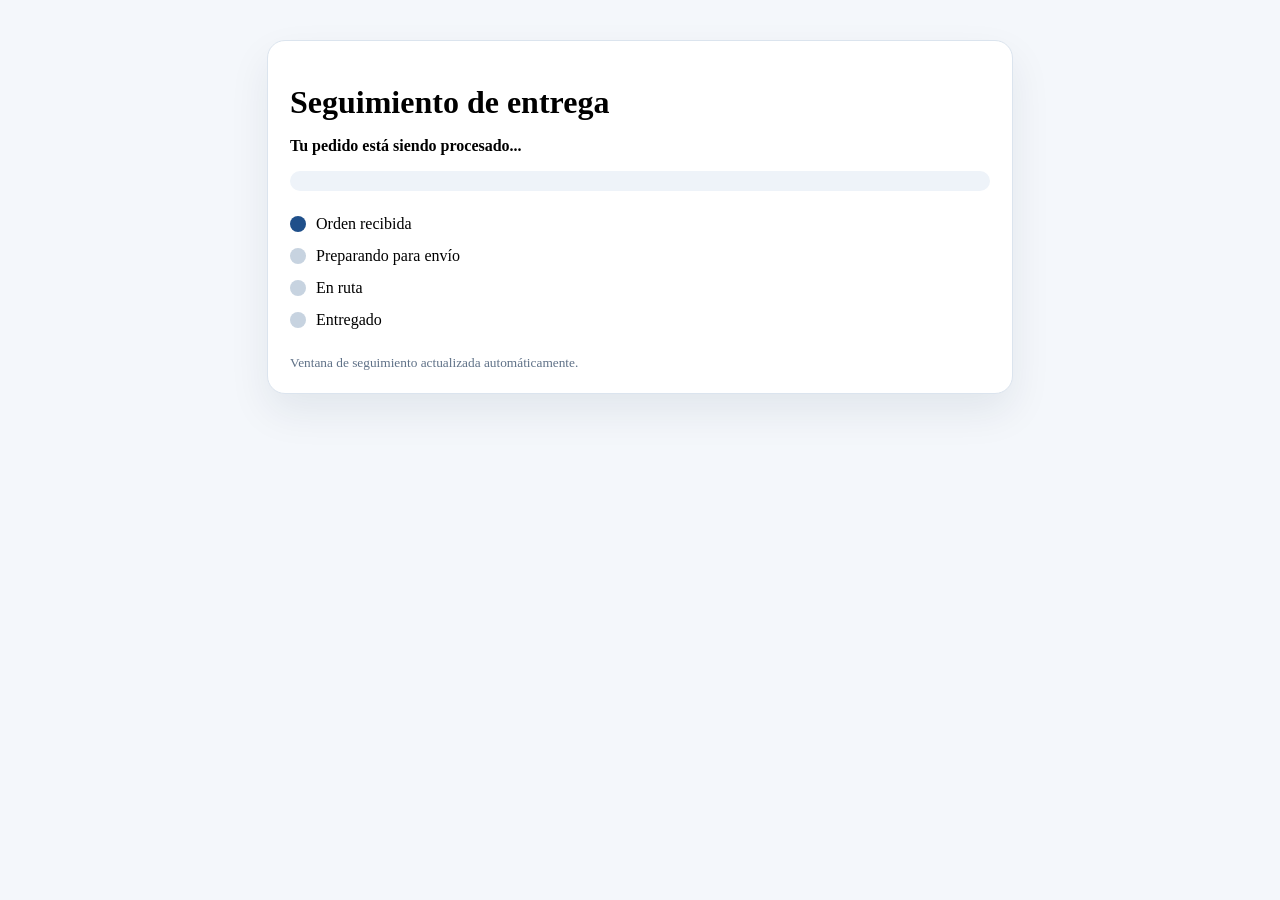
==== index.html @ 2e1057b7 "Add files via upload" ====
<!DOCTYPE html>
<html lang="es">
<head>
  <meta charset="UTF-8">
  <meta name="viewport" content="width=device-width, initial-scale=1.0">
  <title>Seguimiento de entrega</title>
  <link rel="stylesheet" href="styles.css">
  <style>
    body { background: #f4f7fb; }
    .delivery-page {
      max-width: 700px;
      margin: 40px auto;
      background: #fff;
      border: 1px solid #dbe4ee;
      border-radius: 18px;
      box-shadow: 0 18px 40px rgba(15, 35, 60, 0.08);
      padding: 22px;
    }
    .delivery-page h1 { margin-bottom: 14px; }
    .delivery-steps { list-style: none; padding: 0; margin: 24px 0; }
    .delivery-steps li { margin-bottom: 14px; display:flex; align-items:center; gap: 10px; }
    .dot { width: 16px; height: 16px; border-radius: 50%; background: #c7d3e0; transition: background 0.3s ease; }
    .dot.active { background: #1f4f8a; }
    .progress-bar {
      position: relative;
      width: 100%;
      height: 20px;
      border-radius: 999px;
      background: #eef3f9;
      overflow: hidden;
      margin-bottom: 24px;
    }
    .progress-bar-fill {
      height: 100%;
      width: 0;
      border-radius: inherit;
      background: linear-gradient(90deg, #1f4f8a, #4a75b8);
      transition: width 1s ease;
    }
    .delivery-status-text { font-weight: 600; }
  </style>
</head>
<body>
  <div class="delivery-page">
    <h1>Seguimiento de entrega</h1>
    <p class="delivery-status-text" id="status-text">Tu pedido está siendo procesado...</p>
    <div class="progress-bar">
      <div id="progressfill" class="progress-bar-fill"></div>
    </div>
    <ul class="delivery-steps">
      <li><span id="dot1" class="dot active"></span><span>Orden recibida</span></li>
      <li><span id="dot2" class="dot"></span><span>Preparando para envío</span></li>
      <li><span id="dot3" class="dot"></span><span>En ruta</span></li>
      <li><span id="dot4" class="dot"></span><span>Entregado</span></li>
    </ul>
    <small style="color:#5f7187;">Ventana de seguimiento actualizada automáticamente.</small>
  </div>

  <script>
    const steps = [
      { text: 'Orden recibida', pct: 25, dot:'dot1' },
      { text: 'Preparando para envío', pct: 50, dot:'dot2' },
      { text: 'En ruta', pct: 75, dot:'dot3' },
      { text: 'Entregado', pct: 100, dot:'dot4' }
    ];
    let i=0;
    const fill = document.getElementById('progressfill');
    const status = document.getElementById('status-text');

    const interval = setInterval(() => {
      if (i >= steps.length) {
        clearInterval(interval);
        status.textContent = '✅ Entregado. ¡Disfruta tu auto!';
        return;
      }
      const step = steps[i];
      fill.style.width = step.pct + '%';
      status.textContent = '🔄 ' + step.text;
      document.getElementById(step.dot).classList.add('active');
      i++;
    }, 1800);
  </script>
</body>
</html>
---- styles.css ----
let nombreUsuario = '';
let extrasSeleccionados = new Set();
let currentCar = null;

// Precios base por marca y modelo
const precios = {
    toyota: { base: 20000, sport: 25000, luxury: 35000 },
    bmw: { base: 35000, sport: 45000, luxury: 60000 },
    audi: { base: 40000, sport: 50000, luxury: 70000 },
    mercedes: { base: 45000, sport: 55000, luxury: 75000 },
    ford: { base: 22000, sport: 30000, luxury: 40000 },
    tesla: { base: 50000, sport: 65000, luxury: 80000 }
};

// Extras
const preciosExtras = {
    gps: 1500,
    sonido: 2000,
    piel: 2500,
    turbo: 4000,
    neon: 1200,
    blindaje: 10000,
    camara: 1800,
    piloto: 5000
};

const nombresExtras = {
    gps: "GPS",
    sonido: "Sistema de sonido premium",
    piel: "Asientos de piel",
    turbo: "Turbo deportivo",
    neon: "Luces neón",
    blindaje: "Blindaje nivel 3",
    camara: "Cámara 360°",
    piloto: "Piloto automático"
};

// Imágenes
const imagenes = {
    toyota: { base: "Toyota.png", sport: "Toyota_Sport.png", luxury: "Toyota_Luxury.png" },
    bmw: { base: "BMW.png", sport: "BMW_Sport.png", luxury: "BMW_Luxury.png" },
    audi: { base: "Audi.png", sport: "Audi_Sport.png", luxury: "Audi_Luxury.png" },
    mercedes: { base: "Mercedes.png", sport: "Mercedes_Sport.png", luxury: "Mercedes_Luxury.png" },
    ford: { base: "Ford.png", sport: "Ford_Sport.png", luxury: "Ford_Luxury.png" },
    tesla: { base: "Tesla.png", sport: "Tesla_Sport.png", luxury: "Tesla_Luxury.png" }
};

// Clases para el patrón Decorator
class Car {
    constructor(price, description) {
        this.price = price;
        this.description = description;
    }

    getPrice() {
        return this.price;
    }

    getDescription() {
        return this.description;
    }
}

class CarDecorator {
    constructor(car) {
        this.car = car;
    }

    getPrice() {
        return this.car.getPrice();
    }

    getDescription() {
        return this.car.getDescription();
    }
}

class GPSDecorator extends CarDecorator {
    getPrice() {
        return super.getPrice() + preciosExtras.gps;
    }

    getDescription() {
        return super.getDescription() + ` | ${nombresExtras.gps}`;
    }
}

class SoundDecorator extends CarDecorator {
    getPrice() {
        return super.getPrice() + preciosExtras.sonido;
    }

    getDescription() {
        return super.getDescription() + ` | ${nombresExtras.sonido}`;
    }
}

class LeatherDecorator extends CarDecorator {
    getPrice() {
        return super.getPrice() + preciosExtras.piel;
    }

    getDescription() {
        return super.getDescription() + ` | ${nombresExtras.piel}`;
    }
}

class TurboDecorator extends CarDecorator {
    getPrice() {
        return super.getPrice() + preciosExtras.turbo;
    }

    getDescription() {
        return super.getDescription() + ` | ${nombresExtras.turbo}`;
    }
}

class NeonDecorator extends CarDecorator {
    getPrice() {
        return super.getPrice() + preciosExtras.neon;
    }

    getDescription() {
        return super.getDescription() + ` | ${nombresExtras.neon}`;
    }
}

class ArmorDecorator extends CarDecorator {
    getPrice() {
        return super.getPrice() + preciosExtras.blindaje;
    }

    getDescription() {
        return super.getDescription() + ` | ${nombresExtras.blindaje}`;
    }
}

class CameraDecorator extends CarDecorator {
    getPrice() {
        return super.getPrice() + preciosExtras.camara;
    }

    getDescription() {
        return super.getDescription() + ` | ${nombresExtras.camara}`;
    }
}

class PilotDecorator extends CarDecorator {
    getPrice() {
        return super.getPrice() + preciosExtras.piloto;
    }

    getDescription() {
        return super.getDescription() + ` | ${nombresExtras.piloto}`;
    }
}

// Patrón Bridge para entrega
class Agency {
    constructor(name, address) {
        this.name = name;
        this.address = address;
    }

    getDetails() {
        return `${this.name} - ${this.address}`;
    }
}

class ToyotaAgency extends Agency {
    constructor() {
        super("Agencia Toyota Centro", "Calle Principal 123, Ciudad de México");
    }
}

class BMWAgency extends Agency {
    constructor() {
        super("Agencia BMW Premium", "Avenida Reforma 456, Ciudad de México");
    }
}

class AudiAgency extends Agency {
    constructor() {
        super("Agencia Audi Elite", "Boulevard Insurgentes 789, Ciudad de México");
    }
}

class MercedesAgency extends Agency {
    constructor() {
        super("Agencia Mercedes Benz", "Paseo de la Reforma 101, Ciudad de México");
    }
}

class FordAgency extends Agency {
    constructor() {
        super("Agencia Ford Motors", "Calle Juárez 202, Ciudad de México");
    }
}

class TeslaAgency extends Agency {
    constructor() {
        super("Agencia Tesla Future", "Avenida Tecnológico 303, Ciudad de México");
    }
}

class Delivery {
    constructor(agency) {
        this.agency = agency;
    }

    deliver(car) {
        throw new Error("Método deliver debe ser implementado");
    }
}

class CarDelivery extends Delivery {
    deliver(car) {
        alert(`🚚 Entregando el auto configurado a ${this.agency.getDetails()}.\n\nPrecio total: $${car.getPrice().toLocaleString()} USD\nDescripción: ${car.getDescription()}`);
    }
}

// Inicio
document.addEventListener('DOMContentLoaded', function() {
    const btnIniciar = document.getElementById('btnIniciar');
    const bienvenida = document.getElementById('bienvenida');
    const app = document.getElementById('app');
    const nombreInput = document.getElementById('nombre');

    btnIniciar.addEventListener('click', function() {
        if (nombreInput.value.trim() === '') {
            alert('Por favor ingresa tu nombre');
            return;
        }

        nombreUsuario = nombreInput.value.trim();
        bienvenida.style.display = 'none';
        app.style.display = 'block';

        document.getElementById('saludo').textContent = `Hola ${nombreUsuario}, configura tu auto ideal`;

        actualizar();
    });
});

// FUNCIÓN PRINCIPAL
function actualizar() {

    const marca = document.getElementById('marca').value;
    const modelo = document.getElementById('modelo').value;
    const rines = document.getElementById('rines').value;
    const color = document.getElementById('color').value;
    const motor = document.getElementById('motor').value;

    let precioBase = precios[marca][modelo];
    let precioRines = parseInt(rines);
    let precioMotor = parseInt(motor);
    let basePrice = precioBase + precioRines + precioMotor;

    const nombreModelo = {
        base: 'Base',
        sport: 'Sport',
        luxury: 'Luxury'
    };

    let baseDesc = `🚗 ${marca.toUpperCase()} ${nombreModelo[modelo]} | 🛞 Rines: ${obtenerNombreRines(rines)} | ⚙️ Motor: ${obtenerNombreMotor(motor)}`;

    let car = new Car(basePrice, baseDesc);

    // Aplicar decoradores para extras
    if (extrasSeleccionados.has('gps')) car = new GPSDecorator(car);
    if (extrasSeleccionados.has('sonido')) car = new SoundDecorator(car);
    if (extrasSeleccionados.has('piel')) car = new LeatherDecorator(car);
    if (extrasSeleccionados.has('turbo')) car = new TurboDecorator(car);
    if (extrasSeleccionados.has('neon')) car = new NeonDecorator(car);
    if (extrasSeleccionados.has('blindaje')) car = new ArmorDecorator(car);
    if (extrasSeleccionados.has('camara')) car = new CameraDecorator(car);
    if (extrasSeleccionados.has('piloto')) car = new PilotDecorator(car);

    currentCar = car;
    // Precio
    document.getElementById('precio').textContent = `$${car.getPrice().toLocaleString()} USD`;

    // Imagen
    const imagenElement = document.getElementById('carro');
    if (imagenes[marca] && imagenes[marca][modelo]) {
        imagenElement.src = imagenes[marca][modelo];
    }

    // Color visual
    imagenElement.style.backgroundColor = color;

    // Descripción
    document.getElementById('descripcion').textContent = car.getDescription();

    // Botón de entrega usando patrón Bridge
    let btnEntregar = document.getElementById('btnEntregar');
    if (!btnEntregar) {
        btnEntregar = document.createElement('button');
        btnEntregar.id = 'btnEntregar';
        btnEntregar.className = 'btn-entregar';
        btnEntregar.textContent = 'Entregar Auto';
        document.getElementById('app').appendChild(btnEntregar);
    }
    btnEntregar.onclick = () => {
        const modal = document.getElementById('modal');
        document.getElementById('modal-precio').textContent = '$' + car.getPrice().toLocaleString() + ' USD';
        document.getElementById('modal-descripcion').textContent = car.getDescription();
        modal.style.display = 'flex';
    };
}

// Funciones auxiliares
function obtenerNombreRines(valor) {
    switch(valor) {
        case '1000': return 'Estándar';
        case '3000': return 'Deportivos';
        case '5000': return 'Premium';
        default: return 'Estándar';
    }
}

function obtenerNombreMotor(valor) {
    switch(valor) {
        case '3000': return 'Híbrido';
        case '8000': return 'Eléctrico';
        default: return 'Gasolina';
    }
}

function toggleExtra(button) {
    const extra = button.getAttribute('data-extra');

    if (extrasSeleccionados.has(extra)) {
        extrasSeleccionados.delete(extra);
        button.classList.remove('activo');
    } else {
        extrasSeleccionados.add(extra);
        button.classList.add('activo');
    }

    actualizar();
}

function toggleExtras() {
    const cont = document.getElementById('extrasContainer');
    const btn = document.getElementById('toggleExtrasBtn');
    if (cont.classList.contains('collapsed')) {
        cont.classList.remove('collapsed');
        btn.textContent = 'Ocultar extras';
    } else {
        cont.classList.add('collapsed');
        btn.textContent = 'Mostrar extras';
    }
}

function cerrarModal() {
    document.getElementById('modal').style.display = 'none';
}

function confirmarEntrega() {
    const selected = document.getElementById('agencia-select').value;
    let agency;
    switch(selected) {
        case 'toyota': agency = new ToyotaAgency(); break;
        case 'bmw': agency = new BMWAgency(); break;
        case 'audi': agency = new AudiAgency(); break;
        case 'mercedes': agency = new MercedesAgency(); break;
        case 'ford': agency = new FordAgency(); break;
        case 'tesla': agency = new TeslaAgency(); break;
    }

    // Abre rápido la ventana de seguimiento antes que alertas o acciones bloqueantes
    window.open('delivery-status.html', '_blank');

    const msg = document.createElement('div');
    msg.className = 'delivery-alert';
    msg.textContent = '✅ Enviado: Ya puedes seguir la entrega.';
    document.body.appendChild(msg);

    cerrarModal();

    // Guardar y usar el auto en el proceso de entrega (que no depende del alert para abrir la ventana)
    const delivery = new CarDelivery(agency);
    if (currentCar) {
        delivery.deliver(currentCar);
    }

    setTimeout(() => {
        msg.remove();
    }, 2800);
}
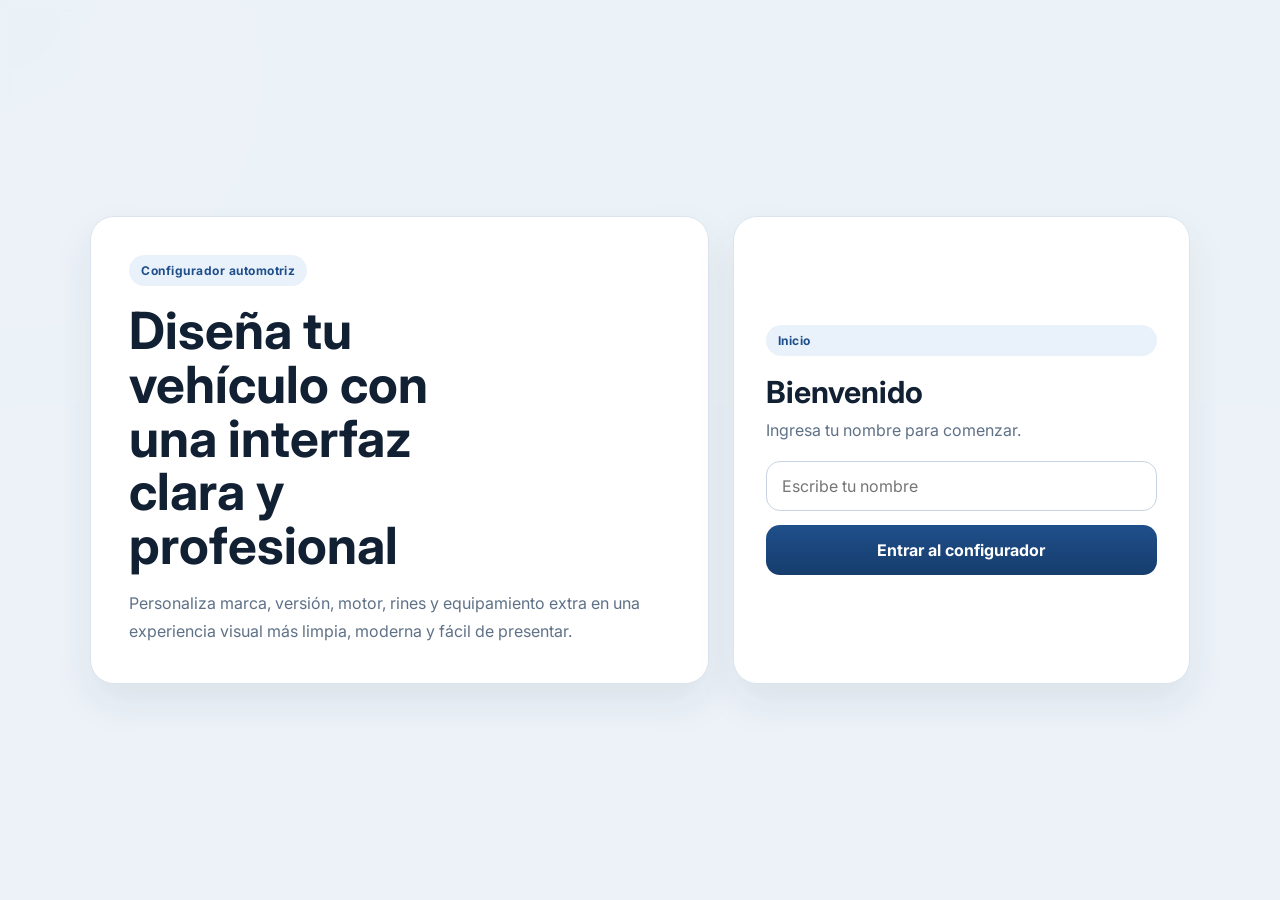
==== commit 05e3c43d: "Add files via upload" ====
--- a/index.html
+++ b/index.html
@@ -1,84 +1,213 @@
-<!DOCTYPE html>
-<html lang="es">
-<head>
-  <meta charset="UTF-8">
-  <meta name="viewport" content="width=device-width, initial-scale=1.0">
-  <title>Seguimiento de entrega</title>
-  <link rel="stylesheet" href="styles.css">
-  <style>
-    body { background: #f4f7fb; }
-    .delivery-page {
-      max-width: 700px;
-      margin: 40px auto;
-      background: #fff;
-      border: 1px solid #dbe4ee;
-      border-radius: 18px;
-      box-shadow: 0 18px 40px rgba(15, 35, 60, 0.08);
-      padding: 22px;
-    }
-    .delivery-page h1 { margin-bottom: 14px; }
-    .delivery-steps { list-style: none; padding: 0; margin: 24px 0; }
-    .delivery-steps li { margin-bottom: 14px; display:flex; align-items:center; gap: 10px; }
-    .dot { width: 16px; height: 16px; border-radius: 50%; background: #c7d3e0; transition: background 0.3s ease; }
-    .dot.active { background: #1f4f8a; }
-    .progress-bar {
-      position: relative;
-      width: 100%;
-      height: 20px;
-      border-radius: 999px;
-      background: #eef3f9;
-      overflow: hidden;
-      margin-bottom: 24px;
-    }
-    .progress-bar-fill {
-      height: 100%;
-      width: 0;
-      border-radius: inherit;
-      background: linear-gradient(90deg, #1f4f8a, #4a75b8);
-      transition: width 1s ease;
-    }
-    .delivery-status-text { font-weight: 600; }
-  </style>
-</head>
-<body>
-  <div class="delivery-page">
-    <h1>Seguimiento de entrega</h1>
-    <p class="delivery-status-text" id="status-text">Tu pedido está siendo procesado...</p>
-    <div class="progress-bar">
-      <div id="progressfill" class="progress-bar-fill"></div>
-    </div>
-    <ul class="delivery-steps">
-      <li><span id="dot1" class="dot active"></span><span>Orden recibida</span></li>
-      <li><span id="dot2" class="dot"></span><span>Preparando para envío</span></li>
-      <li><span id="dot3" class="dot"></span><span>En ruta</span></li>
-      <li><span id="dot4" class="dot"></span><span>Entregado</span></li>
-    </ul>
-    <small style="color:#5f7187;">Ventana de seguimiento actualizada automáticamente.</small>
-  </div>
-
-  <script>
-    const steps = [
-      { text: 'Orden recibida', pct: 25, dot:'dot1' },
-      { text: 'Preparando para envío', pct: 50, dot:'dot2' },
-      { text: 'En ruta', pct: 75, dot:'dot3' },
-      { text: 'Entregado', pct: 100, dot:'dot4' }
-    ];
-    let i=0;
-    const fill = document.getElementById('progressfill');
-    const status = document.getElementById('status-text');
-
-    const interval = setInterval(() => {
-      if (i >= steps.length) {
-        clearInterval(interval);
-        status.textContent = '✅ Entregado. ¡Disfruta tu auto!';
-        return;
-      }
-      const step = steps[i];
-      fill.style.width = step.pct + '%';
-      status.textContent = '🔄 ' + step.text;
-      document.getElementById(step.dot).classList.add('active');
-      i++;
-    }, 1800);
-  </script>
-</body>
-</html>+<!doctype html>
+<html lang="es">
+	<head>
+		<meta charset="UTF-8" />
+		<meta name="viewport" content="width=device-width, initial-scale=1.0" />
+		<title>Configurador Automotriz</title>
+		<link rel="preconnect" href="https://fonts.googleapis.com" />
+		<link rel="preconnect" href="https://fonts.gstatic.com" crossorigin />
+		<link
+			href="https://fonts.googleapis.com/css2?family=Inter:wght@400;500;600;700;800&display=swap"
+			rel="stylesheet"
+		/>
+		<link rel="stylesheet" href="styles.css" />
+	</head>
+	<body>
+		<div id="bienvenida">
+			<div class="welcome-card">
+				<div class="welcome-copy">
+					<span class="kicker">Configurador automotriz</span>
+					<h1>Diseña tu vehículo con una interfaz clara y profesional</h1>
+					<p>
+						Personaliza marca, versión, motor, rines y equipamiento extra en una experiencia visual más limpia, moderna
+						y fácil de presentar.
+					</p>
+				</div>
+
+				<div class="welcome-form">
+					<div class="form-badge">Inicio</div>
+					<h2>Bienvenido</h2>
+					<p>Ingresa tu nombre para comenzar.</p>
+					<input type="text" id="nombre" placeholder="Escribe tu nombre" autocomplete="off" />
+					<button id="btnIniciar">Entrar al configurador</button>
+				</div>
+			</div>
+		</div>
+
+		<div id="app">
+			<header class="topbar">
+				<div>
+					<span class="kicker">Panel de configuración</span>
+					<h1 id="saludo"></h1>
+					<p class="topbar-text">Selecciona las opciones y visualiza el resultado en tiempo real.</p>
+				</div>
+				<div style="display:flex; gap:10px; align-items:center; flex-wrap:wrap;">
+					<div class="topbar-badge">Demo de producto</div>
+					<button id="btnVolverMenu" onclick="window.location.href='menu.html'" style="border:1px solid var(--line);background:var(--panel-2);color:var(--text);border-radius:var(--radius-md);padding:10px 14px;font:inherit;font-weight:500;font-size:13px;cursor:pointer;transition:all 0.2s ease;" onmouseover="this.style.background='var(--accent)';this.style.color='var(--primary)';this.style.borderColor='var(--primary)'" onmouseout="this.style.background='var(--panel-2)';this.style.color='var(--text)';this.style.borderColor='var(--line)'">← Volver al menú</button>
+				</div>
+			</header>
+
+			<!-- Barra de configuraciones guardadas -->
+			<div id="savedConfigsBar" style="background:var(--panel);border:1px solid var(--line);border-radius:var(--radius-lg);padding:16px 20px;margin-bottom:20px;box-shadow:var(--shadow);display:flex;flex-wrap:wrap;gap:10px;align-items:center;">
+				<span style="font-size:15px;font-weight:700;color:var(--text);white-space:nowrap;">🗂️ Configuraciones guardadas</span>
+				<button class="btn-small" onclick="guardarConfigAuto()" style="margin-top:0;">💾 Guardar</button>
+				<select id="configSelect" onchange="onConfigSelectChange()" style="flex:1;min-width:160px;max-width:320px;padding:9px 12px;font-size:13px;">
+					<option value="">-- Selecciona una configuración --</option>
+				</select>
+				<button id="btnCargarConfig" class="btn-small" onclick="cargarConfigAuto()" disabled style="margin-top:0;">Cargar</button>
+				<button id="btnEliminarConfig" class="btn-small" onclick="eliminarConfigAuto()" disabled style="margin-top:0;color:#c5221f;border-color:#f5c6c2;">Eliminar</button>
+				<span id="configBadge" style="display:none;font-size:12px;font-weight:600;color:var(--primary);padding:4px 10px;background:var(--accent);border-radius:999px;"></span>
+			</div>
+
+			<main class="layout">
+				<section class="panel config-panel">
+					<div class="panel-head">
+						<div>
+							<span class="section-label">Opciones</span>
+							<h2>Personalización</h2>
+						</div>
+					</div>
+
+					<div class="form-grid">
+						<div class="field field-full">
+							<label for="marca">Marca</label>
+							<select id="marca" onchange="actualizar()">
+								<option value="toyota">Toyota</option>
+								<option value="bmw">BMW</option>
+								<option value="audi">Audi</option>
+								<option value="mercedes">Mercedes</option>
+								<option value="ford">Ford</option>
+								<option value="tesla">Tesla</option>
+							</select>
+						</div>
+
+						<div class="field">
+							<label for="modelo">Modelo</label>
+							<select id="modelo" onchange="actualizar()">
+								<option value="base">Base - Confort y eficiencia</option>
+								<option value="sport">Sport - Potencia y deportividad</option>
+								<option value="luxury">Luxury - Lujo y tecnología</option>
+							</select>
+						</div>
+
+						<div class="field">
+							<label for="color">Color</label>
+							<div class="color-box">
+								<input type="color" id="color" value="#fff" onchange="actualizar()" />
+								<span>Color exterior</span>
+							</div>
+						</div>
+
+						<div class="field">
+							<label for="rines">Rines</label>
+							<select id="rines" onchange="actualizar()">
+								<option value="1000">Estándar (+$1,000)</option>
+								<option value="3000">Deportivos (+$3,000)</option>
+								<option value="5000">Premium (+$5,000)</option>
+							</select>
+						</div>
+
+						<div class="field">
+							<label for="motor">Tipo de motor</label>
+							<select id="motor" onchange="actualizar()">
+								<option value="0">Gasolina (Incluido)</option>
+								<option value="3000">Híbrido (+$3,000)</option>
+								<option value="8000">Eléctrico (+$8,000)</option>
+							</select>
+						</div>
+
+						<div class="field field-full">
+							<label for="toggleExtrasBtn">Extras</label>
+							<button id="toggleExtrasBtn" class="btn-small" type="button" onclick="toggleExtras()">
+								Mostrar extras
+							</button>
+							<div id="extrasContainer" class="extras collapsed">
+								<button data-extra="gps" onclick="toggleExtra(this)">GPS <span>+$1,500</span></button>
+								<button data-extra="sonido" onclick="toggleExtra(this)">Sonido premium <span>+$2,000</span></button>
+								<button data-extra="piel" onclick="toggleExtra(this)">Asientos de piel <span>+$2,500</span></button>
+								<button data-extra="turbo" onclick="toggleExtra(this)">Turbo <span>+$4,000</span></button>
+								<button data-extra="neon" onclick="toggleExtra(this)">Luces neón <span>+$1,200</span></button>
+								<button data-extra="blindaje" onclick="toggleExtra(this)">Blindaje <span>+$10,000</span></button>
+								<button data-extra="camara" onclick="toggleExtra(this)">Cámara 360 <span>+$1,800</span></button>
+								<button data-extra="piloto" onclick="toggleExtra(this)">Piloto automático <span>+$5,000</span></button>
+							</div>
+						</div>
+					</div>
+
+					<div class="info-adicional"></div>
+				</section>
+
+				<section class="panel preview-panel">
+					<div class="panel-head">
+						<div>
+							<span class="section-label">Vista previa</span>
+							<h2>Resumen del vehículo</h2>
+						</div>
+					</div>
+
+					<div class="vehicle-card">
+						<div class="vehicle-stage">
+							<div class="vehicle-stage-top">
+								<span class="mini-label">Visualización</span>
+							</div>
+							<img id="carro" src="Audi.png" alt="Auto configurado" />
+						</div>
+
+						<div class="price-box">
+							<div>
+								<span class="muted">Precio estimado</span>
+								<h2 id="precio">$20,000 USD</h2>
+							</div>
+							<span class="price-tag">Total</span>
+						</div>
+
+						<div class="description-box">
+							<p id="descripcion">Selecciona las opciones para ver los detalles.</p>
+						</div>
+					</div>
+				</section>
+			</main>
+		</div>
+
+		<!-- Modal para entrega -->
+		<div id="modal" class="modal">
+			<div class="modal-backdrop" onclick="cerrarModal()"></div>
+			<div class="modal-content">
+				<div class="modal-header">
+					<span class="section-label">Entrega</span>
+					<h2>Confirmación de entrega</h2>
+					<button class="modal-close" onclick="cerrarModal()">&times;</button>
+				</div>
+				<div class="modal-body">
+					<div class="delivery-info">
+						<div class="info-item">
+							<strong>Precio total:</strong>
+							<span id="modal-precio"></span>
+						</div>
+						<div class="info-item">
+							<strong>Descripción del vehículo:</strong>
+							<p id="modal-descripcion"></p>
+						</div>
+						<div class="info-item">
+							<strong>Selecciona agencia:</strong>
+							<select id="agencia-select">
+								<option value="toyota">Agencia Toyota Centro - Calle Principal 123, Ciudad de México</option>
+								<option value="bmw">Agencia BMW Premium - Avenida Reforma 456, Ciudad de México</option>
+								<option value="audi">Agencia Audi Elite - Boulevard Insurgentes 789, Ciudad de México</option>
+								<option value="mercedes">Agencia Mercedes Benz - Paseo de la Reforma 101, Ciudad de México</option>
+								<option value="ford">Agencia Ford Motors - Calle Juárez 202, Ciudad de México</option>
+								<option value="tesla">Agencia Tesla Future - Avenida Tecnológico 303, Ciudad de México</option>
+							</select>
+						</div>
+					</div>
+				</div>
+				<div class="modal-footer">
+					<button id="btnConfirmar" class="btn-primary" onclick="confirmarEntrega()">Confirmar entrega</button>
+					<button id="btnCancelar" onclick="cerrarModal()">Cancelar</button>
+				</div>
+			</div>
+		</div>
+
+		<script src="script.js"></script>
+	</body>
+</html>
--- a/styles.css
+++ b/styles.css
@@ -1,391 +1,988 @@
-let nombreUsuario = '';
-let extrasSeleccionados = new Set();
-let currentCar = null;
-
-// Precios base por marca y modelo
-const precios = {
-    toyota: { base: 20000, sport: 25000, luxury: 35000 },
-    bmw: { base: 35000, sport: 45000, luxury: 60000 },
-    audi: { base: 40000, sport: 50000, luxury: 70000 },
-    mercedes: { base: 45000, sport: 55000, luxury: 75000 },
-    ford: { base: 22000, sport: 30000, luxury: 40000 },
-    tesla: { base: 50000, sport: 65000, luxury: 80000 }
-};
-
-// Extras
-const preciosExtras = {
-    gps: 1500,
-    sonido: 2000,
-    piel: 2500,
-    turbo: 4000,
-    neon: 1200,
-    blindaje: 10000,
-    camara: 1800,
-    piloto: 5000
-};
-
-const nombresExtras = {
-    gps: "GPS",
-    sonido: "Sistema de sonido premium",
-    piel: "Asientos de piel",
-    turbo: "Turbo deportivo",
-    neon: "Luces neón",
-    blindaje: "Blindaje nivel 3",
-    camara: "Cámara 360°",
-    piloto: "Piloto automático"
-};
-
-// Imágenes
-const imagenes = {
-    toyota: { base: "Toyota.png", sport: "Toyota_Sport.png", luxury: "Toyota_Luxury.png" },
-    bmw: { base: "BMW.png", sport: "BMW_Sport.png", luxury: "BMW_Luxury.png" },
-    audi: { base: "Audi.png", sport: "Audi_Sport.png", luxury: "Audi_Luxury.png" },
-    mercedes: { base: "Mercedes.png", sport: "Mercedes_Sport.png", luxury: "Mercedes_Luxury.png" },
-    ford: { base: "Ford.png", sport: "Ford_Sport.png", luxury: "Ford_Luxury.png" },
-    tesla: { base: "Tesla.png", sport: "Tesla_Sport.png", luxury: "Tesla_Luxury.png" }
-};
-
-// Clases para el patrón Decorator
-class Car {
-    constructor(price, description) {
-        this.price = price;
-        this.description = description;
-    }
-
-    getPrice() {
-        return this.price;
-    }
-
-    getDescription() {
-        return this.description;
-    }
-}
-
-class CarDecorator {
-    constructor(car) {
-        this.car = car;
-    }
-
-    getPrice() {
-        return this.car.getPrice();
-    }
-
-    getDescription() {
-        return this.car.getDescription();
-    }
-}
-
-class GPSDecorator extends CarDecorator {
-    getPrice() {
-        return super.getPrice() + preciosExtras.gps;
-    }
-
-    getDescription() {
-        return super.getDescription() + ` | ${nombresExtras.gps}`;
-    }
-}
-
-class SoundDecorator extends CarDecorator {
-    getPrice() {
-        return super.getPrice() + preciosExtras.sonido;
-    }
-
-    getDescription() {
-        return super.getDescription() + ` | ${nombresExtras.sonido}`;
-    }
-}
-
-class LeatherDecorator extends CarDecorator {
-    getPrice() {
-        return super.getPrice() + preciosExtras.piel;
-    }
-
-    getDescription() {
-        return super.getDescription() + ` | ${nombresExtras.piel}`;
-    }
-}
-
-class TurboDecorator extends CarDecorator {
-    getPrice() {
-        return super.getPrice() + preciosExtras.turbo;
-    }
-
-    getDescription() {
-        return super.getDescription() + ` | ${nombresExtras.turbo}`;
-    }
-}
-
-class NeonDecorator extends CarDecorator {
-    getPrice() {
-        return super.getPrice() + preciosExtras.neon;
-    }
-
-    getDescription() {
-        return super.getDescription() + ` | ${nombresExtras.neon}`;
-    }
-}
-
-class ArmorDecorator extends CarDecorator {
-    getPrice() {
-        return super.getPrice() + preciosExtras.blindaje;
-    }
-
-    getDescription() {
-        return super.getDescription() + ` | ${nombresExtras.blindaje}`;
-    }
-}
-
-class CameraDecorator extends CarDecorator {
-    getPrice() {
-        return super.getPrice() + preciosExtras.camara;
-    }
-
-    getDescription() {
-        return super.getDescription() + ` | ${nombresExtras.camara}`;
-    }
-}
-
-class PilotDecorator extends CarDecorator {
-    getPrice() {
-        return super.getPrice() + preciosExtras.piloto;
-    }
-
-    getDescription() {
-        return super.getDescription() + ` | ${nombresExtras.piloto}`;
-    }
-}
-
-// Patrón Bridge para entrega
-class Agency {
-    constructor(name, address) {
-        this.name = name;
-        this.address = address;
-    }
-
-    getDetails() {
-        return `${this.name} - ${this.address}`;
-    }
-}
-
-class ToyotaAgency extends Agency {
-    constructor() {
-        super("Agencia Toyota Centro", "Calle Principal 123, Ciudad de México");
-    }
-}
-
-class BMWAgency extends Agency {
-    constructor() {
-        super("Agencia BMW Premium", "Avenida Reforma 456, Ciudad de México");
-    }
-}
-
-class AudiAgency extends Agency {
-    constructor() {
-        super("Agencia Audi Elite", "Boulevard Insurgentes 789, Ciudad de México");
-    }
-}
-
-class MercedesAgency extends Agency {
-    constructor() {
-        super("Agencia Mercedes Benz", "Paseo de la Reforma 101, Ciudad de México");
-    }
-}
-
-class FordAgency extends Agency {
-    constructor() {
-        super("Agencia Ford Motors", "Calle Juárez 202, Ciudad de México");
-    }
-}
-
-class TeslaAgency extends Agency {
-    constructor() {
-        super("Agencia Tesla Future", "Avenida Tecnológico 303, Ciudad de México");
-    }
-}
-
-class Delivery {
-    constructor(agency) {
-        this.agency = agency;
-    }
-
-    deliver(car) {
-        throw new Error("Método deliver debe ser implementado");
-    }
-}
-
-class CarDelivery extends Delivery {
-    deliver(car) {
-        alert(`🚚 Entregando el auto configurado a ${this.agency.getDetails()}.\n\nPrecio total: $${car.getPrice().toLocaleString()} USD\nDescripción: ${car.getDescription()}`);
-    }
-}
-
-// Inicio
-document.addEventListener('DOMContentLoaded', function() {
-    const btnIniciar = document.getElementById('btnIniciar');
-    const bienvenida = document.getElementById('bienvenida');
-    const app = document.getElementById('app');
-    const nombreInput = document.getElementById('nombre');
-
-    btnIniciar.addEventListener('click', function() {
-        if (nombreInput.value.trim() === '') {
-            alert('Por favor ingresa tu nombre');
-            return;
-        }
-
-        nombreUsuario = nombreInput.value.trim();
-        bienvenida.style.display = 'none';
-        app.style.display = 'block';
-
-        document.getElementById('saludo').textContent = `Hola ${nombreUsuario}, configura tu auto ideal`;
-
-        actualizar();
-    });
-});
-
-// FUNCIÓN PRINCIPAL
-function actualizar() {
-
-    const marca = document.getElementById('marca').value;
-    const modelo = document.getElementById('modelo').value;
-    const rines = document.getElementById('rines').value;
-    const color = document.getElementById('color').value;
-    const motor = document.getElementById('motor').value;
-
-    let precioBase = precios[marca][modelo];
-    let precioRines = parseInt(rines);
-    let precioMotor = parseInt(motor);
-    let basePrice = precioBase + precioRines + precioMotor;
-
-    const nombreModelo = {
-        base: 'Base',
-        sport: 'Sport',
-        luxury: 'Luxury'
-    };
-
-    let baseDesc = `🚗 ${marca.toUpperCase()} ${nombreModelo[modelo]} | 🛞 Rines: ${obtenerNombreRines(rines)} | ⚙️ Motor: ${obtenerNombreMotor(motor)}`;
-
-    let car = new Car(basePrice, baseDesc);
-
-    // Aplicar decoradores para extras
-    if (extrasSeleccionados.has('gps')) car = new GPSDecorator(car);
-    if (extrasSeleccionados.has('sonido')) car = new SoundDecorator(car);
-    if (extrasSeleccionados.has('piel')) car = new LeatherDecorator(car);
-    if (extrasSeleccionados.has('turbo')) car = new TurboDecorator(car);
-    if (extrasSeleccionados.has('neon')) car = new NeonDecorator(car);
-    if (extrasSeleccionados.has('blindaje')) car = new ArmorDecorator(car);
-    if (extrasSeleccionados.has('camara')) car = new CameraDecorator(car);
-    if (extrasSeleccionados.has('piloto')) car = new PilotDecorator(car);
-
-    currentCar = car;
-    // Precio
-    document.getElementById('precio').textContent = `$${car.getPrice().toLocaleString()} USD`;
-
-    // Imagen
-    const imagenElement = document.getElementById('carro');
-    if (imagenes[marca] && imagenes[marca][modelo]) {
-        imagenElement.src = imagenes[marca][modelo];
-    }
-
-    // Color visual
-    imagenElement.style.backgroundColor = color;
-
-    // Descripción
-    document.getElementById('descripcion').textContent = car.getDescription();
-
-    // Botón de entrega usando patrón Bridge
-    let btnEntregar = document.getElementById('btnEntregar');
-    if (!btnEntregar) {
-        btnEntregar = document.createElement('button');
-        btnEntregar.id = 'btnEntregar';
-        btnEntregar.className = 'btn-entregar';
-        btnEntregar.textContent = 'Entregar Auto';
-        document.getElementById('app').appendChild(btnEntregar);
-    }
-    btnEntregar.onclick = () => {
-        const modal = document.getElementById('modal');
-        document.getElementById('modal-precio').textContent = '$' + car.getPrice().toLocaleString() + ' USD';
-        document.getElementById('modal-descripcion').textContent = car.getDescription();
-        modal.style.display = 'flex';
-    };
-}
-
-// Funciones auxiliares
-function obtenerNombreRines(valor) {
-    switch(valor) {
-        case '1000': return 'Estándar';
-        case '3000': return 'Deportivos';
-        case '5000': return 'Premium';
-        default: return 'Estándar';
-    }
-}
-
-function obtenerNombreMotor(valor) {
-    switch(valor) {
-        case '3000': return 'Híbrido';
-        case '8000': return 'Eléctrico';
-        default: return 'Gasolina';
-    }
-}
-
-function toggleExtra(button) {
-    const extra = button.getAttribute('data-extra');
-
-    if (extrasSeleccionados.has(extra)) {
-        extrasSeleccionados.delete(extra);
-        button.classList.remove('activo');
-    } else {
-        extrasSeleccionados.add(extra);
-        button.classList.add('activo');
-    }
-
-    actualizar();
-}
-
-function toggleExtras() {
-    const cont = document.getElementById('extrasContainer');
-    const btn = document.getElementById('toggleExtrasBtn');
-    if (cont.classList.contains('collapsed')) {
-        cont.classList.remove('collapsed');
-        btn.textContent = 'Ocultar extras';
-    } else {
-        cont.classList.add('collapsed');
-        btn.textContent = 'Mostrar extras';
-    }
-}
-
-function cerrarModal() {
-    document.getElementById('modal').style.display = 'none';
-}
-
-function confirmarEntrega() {
-    const selected = document.getElementById('agencia-select').value;
-    let agency;
-    switch(selected) {
-        case 'toyota': agency = new ToyotaAgency(); break;
-        case 'bmw': agency = new BMWAgency(); break;
-        case 'audi': agency = new AudiAgency(); break;
-        case 'mercedes': agency = new MercedesAgency(); break;
-        case 'ford': agency = new FordAgency(); break;
-        case 'tesla': agency = new TeslaAgency(); break;
-    }
-
-    // Abre rápido la ventana de seguimiento antes que alertas o acciones bloqueantes
-    window.open('delivery-status.html', '_blank');
-
-    const msg = document.createElement('div');
-    msg.className = 'delivery-alert';
-    msg.textContent = '✅ Enviado: Ya puedes seguir la entrega.';
-    document.body.appendChild(msg);
-
-    cerrarModal();
-
-    // Guardar y usar el auto en el proceso de entrega (que no depende del alert para abrir la ventana)
-    const delivery = new CarDelivery(agency);
-    if (currentCar) {
-        delivery.deliver(currentCar);
-    }
-
-    setTimeout(() => {
-        msg.remove();
-    }, 2800);
-}+:root {
+    --bg: #f4f7fb;
+    --bg-soft: #eef3f9;
+    --panel: #ffffff;
+    --panel-2: #f8fafc;
+    --line: #dbe4ee;
+    --line-strong: #c7d3e0;
+    --text: #122033;
+    --muted: #5f7187;
+    --primary: #1f4f8a;
+    --primary-strong: #163d6d;
+    --accent: #e9f1fb;
+    --shadow: 0 18px 40px rgba(15, 35, 60, 0.08);
+    --radius-xl: 24px;
+    --radius-lg: 18px;
+    --radius-md: 14px;
+}
+
+* {
+    margin: 0;
+    padding: 0;
+    box-sizing: border-box;
+}
+
+body {
+    font-family: 'Inter', 'Segoe UI', sans-serif;
+    background:
+        radial-gradient(circle at top left, rgba(31, 79, 138, 0.06), transparent 22%),
+        linear-gradient(180deg, #f6f9fc 0%, #eef3f8 100%);
+    color: var(--text);
+    min-height: 100vh;
+    min-height: 100dvh;
+}
+
+#bienvenida {
+    position: fixed;
+    inset: 0;
+    display: flex;
+    align-items: center;
+    justify-content: center;
+    padding: clamp(16px, 2vw, 24px);
+    background: rgba(236, 242, 248, 0.9);
+    backdrop-filter: blur(5px);
+    z-index: 20;
+    overflow: auto;
+}
+
+.welcome-card {
+    width: min(1100px, 100%);
+    max-height: calc(100dvh - 32px);
+    display: grid;
+    grid-template-columns: minmax(0, 1.15fr) minmax(320px, 0.85fr);
+    gap: clamp(16px, 2vw, 24px);
+}
+
+.welcome-copy,
+.welcome-form,
+.panel {
+    background: var(--panel);
+    border: 1px solid var(--line);
+    border-radius: var(--radius-xl);
+    box-shadow: var(--shadow);
+}
+
+.welcome-copy {
+    padding: clamp(24px, 3vw, 42px);
+}
+
+.kicker,
+.form-badge,
+.section-label,
+.topbar-badge,
+.mini-label,
+.price-tag {
+    display: inline-flex;
+    align-items: center;
+    padding: 8px 12px;
+    border-radius: 999px;
+    background: var(--accent);
+    color: var(--primary);
+    font-size: 12px;
+    font-weight: 700;
+    letter-spacing: 0.04em;
+}
+
+.welcome-copy h1 {
+    font-size: clamp(2rem, 4vw, 3.7rem);
+    line-height: 1.05;
+    margin: 18px 0 16px;
+    max-width: 11ch;
+}
+
+.welcome-copy p {
+    color: var(--muted);
+    line-height: 1.75;
+    max-width: 62ch;
+}
+
+.welcome-points {
+    display: grid;
+    gap: 14px;
+    margin-top: 28px;
+}
+
+.point {
+    padding: 18px 20px;
+    border-radius: var(--radius-lg);
+    background: var(--panel-2);
+    border: 1px solid var(--line);
+}
+
+.point strong {
+    display: block;
+    margin-bottom: 6px;
+    font-size: 0.98rem;
+}
+
+.point span {
+    color: var(--muted);
+    line-height: 1.6;
+    font-size: 0.94rem;
+}
+
+.welcome-form {
+    padding: clamp(22px, 2.5vw, 34px);
+    display: flex;
+    flex-direction: column;
+    justify-content: center;
+}
+
+.welcome-form h2 {
+    margin: 18px 0 8px;
+    font-size: 1.9rem;
+}
+
+.welcome-form p {
+    color: var(--muted);
+    margin-bottom: 18px;
+    line-height: 1.6;
+}
+
+#nombre,
+select,
+input[type="color"] {
+    width: 100%;
+    border: 1px solid var(--line-strong);
+    border-radius: var(--radius-md);
+    background: #fff;
+    color: var(--text);
+    padding: 14px 15px;
+    font: inherit;
+    outline: none;
+    transition: border-color 0.2s ease, box-shadow 0.2s ease, transform 0.2s ease;
+}
+
+#nombre:focus,
+select:focus,
+input[type="color"]:focus {
+    border-color: #7ea4d2;
+    box-shadow: 0 0 0 4px rgba(31, 79, 138, 0.08);
+}
+
+#btnIniciar {
+    margin-top: 14px;
+    border: none;
+    border-radius: var(--radius-md);
+    padding: 15px 18px;
+    background: linear-gradient(180deg, var(--primary), var(--primary-strong));
+    color: #fff;
+    font: inherit;
+    font-weight: 700;
+    cursor: pointer;
+    transition: transform 0.2s ease, filter 0.2s ease;
+}
+
+#btnIniciar:hover {
+    transform: translateY(-1px);
+    filter: brightness(1.03);
+}
+
+#app {
+    display: none;
+    width: min(1400px, calc(100% - clamp(20px, 3vw, 40px)));
+    margin: 0 auto;
+    padding: clamp(18px, 2.5vw, 34px) 0 clamp(24px, 3vw, 40px);
+}
+
+.topbar {
+    display: flex;
+    justify-content: space-between;
+    align-items: flex-end;
+    gap: 16px;
+    margin-bottom: 22px;
+}
+
+#saludo {
+    margin: 10px 0 8px;
+    font-size: clamp(1.8rem, 3vw, 2.8rem);
+    line-height: 1.1;
+}
+
+.topbar-text {
+    color: var(--muted);
+    line-height: 1.6;
+}
+
+.layout {
+    display: grid;
+    grid-template-columns: minmax(320px, 1.02fr) minmax(300px, 0.98fr);
+    gap: clamp(16px, 2vw, 24px);
+    align-items: stretch;
+}
+
+.panel {
+    padding: clamp(18px, 2vw, 26px);
+    min-width: 0;
+}
+
+.panel-head {
+    margin-bottom: 22px;
+}
+
+.panel-head h2 {
+    margin-top: 10px;
+    font-size: 1.4rem;
+}
+
+.form-grid {
+    display: grid;
+    grid-template-columns: repeat(2, minmax(0, 1fr));
+    gap: clamp(14px, 1.5vw, 18px);
+}
+
+.field {
+    display: flex;
+    flex-direction: column;
+    gap: 9px;
+}
+
+.field-full {
+    grid-column: 1 / -1;
+}
+
+.field label {
+    font-size: 0.95rem;
+    font-weight: 600;
+    color: var(--text);
+}
+
+.color-box {
+    display: flex;
+    align-items: center;
+    gap: 12px;
+    padding: 10px 12px;
+    background: var(--panel-2);
+    border: 1px solid var(--line);
+    border-radius: var(--radius-md);
+}
+
+input[type="color"] {
+    width: 64px;
+    min-width: 64px;
+    height: 42px;
+    padding: 4px;
+    cursor: pointer;
+}
+
+.color-box span,
+.muted {
+    color: var(--muted);
+}
+
+.extras {
+    display: grid;
+    grid-template-columns: repeat(2, minmax(0, 1fr));
+    gap: 12px;
+    margin-top: 8px;
+}
+
+.extras.collapsed {
+    display: none;
+}
+
+.btn-small {
+    border: 1px solid var(--line-strong);
+    background: var(--panel-2);
+    color: var(--text);
+    border-radius: var(--radius-md);
+    padding: 8px 12px;
+    font: inherit;
+    cursor: pointer;
+    transition: all 0.2s ease;
+    margin-top: 6px;
+}
+
+.btn-small:hover {
+    background: #e9f1fb;
+}
+
+.extras button {
+    border: 1px solid var(--line);
+    background: var(--panel-2);
+    border-radius: 16px;
+    padding: 14px 14px;
+    text-align: left;
+    font: inherit;
+    font-weight: 600;
+    color: var(--text);
+    cursor: pointer;
+    transition: all 0.2s ease;
+    display: flex;
+    flex-direction: column;
+    gap: 6px;
+}
+
+.extras button span {
+    font-size: 0.88rem;
+    font-weight: 500;
+    color: var(--muted);
+}
+
+.extras button:hover {
+    border-color: #aebfd3;
+    transform: translateY(-1px);
+}
+
+.extras button.activo {
+    background: #edf4fc;
+    border-color: #87a7cc;
+    box-shadow: inset 0 0 0 1px rgba(31, 79, 138, 0.08);
+}
+
+.vehicle-card {
+    display: grid;
+    gap: 18px;
+}
+
+.vehicle-stage {
+    background: linear-gradient(180deg, #f8fbfe 0%, #eef3f8 100%);
+    border: 1px solid var(--line);
+    border-radius: 22px;
+    padding: clamp(16px, 2vw, 20px);
+    min-height: clamp(260px, 42vh, 420px);
+    display: flex;
+    flex-direction: column;
+    justify-content: space-between;
+}
+
+.vehicle-stage-top {
+    display: flex;
+    justify-content: flex-end;
+}
+
+#carro {
+    width: 100%;
+    max-width: 100%;
+    max-height: clamp(210px, 34vh, 320px);
+    object-fit: contain;
+    display: block;
+    margin: 0 auto;
+    border-radius: 18px;
+}
+
+.price-box,
+.description-box {
+    border: 1px solid var(--line);
+    background: var(--panel-2);
+    border-radius: 18px;
+    padding: 18px;
+}
+
+#precio {
+    margin-top: 6px;
+    font-size: 2rem;
+    line-height: 1.1;
+}
+
+.description-box p {
+    line-height: 1.7;
+    color: var(--text);
+}
+
+@media (max-width: 980px) {
+    .welcome-card,
+    .layout {
+        grid-template-columns: 1fr;
+    }
+
+    .topbar {
+        flex-direction: column;
+        align-items: flex-start;
+    }
+}
+
+@media (max-width: 640px) {
+    #bienvenida {
+        padding: 16px;
+        align-items: flex-start;
+        overflow-y: auto;
+    }
+
+    .welcome-copy,
+    .welcome-form,
+    .panel {
+        padding: 20px;
+    }
+
+    .form-grid,
+    .extras {
+        grid-template-columns: 1fr;
+    }
+
+    .welcome-copy h1 {
+        max-width: none;
+        font-size: 2rem;
+    }
+
+    #app {
+        width: min(100% - 20px, 1240px);
+        padding-top: 20px;
+    }
+
+    .vehicle-stage {
+        min-height: 280px;
+    }
+
+    #precio {
+        font-size: 1.7rem;
+    }
+}
+
+
+img,
+select,
+input,
+button {
+    max-width: 100%;
+}
+
+@media (min-width: 1440px) {
+    .layout {
+        grid-template-columns: minmax(420px, 0.95fr) minmax(420px, 1.05fr);
+    }
+}
+
+@media (max-width: 1200px) {
+    .extras {
+        grid-template-columns: 1fr;
+    }
+}
+
+@media (max-width: 980px) {
+    .welcome-card {
+        max-height: none;
+        grid-template-columns: 1fr;
+    }
+
+    .layout {
+        grid-template-columns: 1fr;
+    }
+
+    .panel {
+        padding: 16px;
+    }
+
+    .vehicle-stage {
+        min-height: 260px;
+    }
+
+    .form-grid {
+        grid-template-columns: 1fr;
+    }
+
+    .extras {
+        grid-template-columns: 1fr;
+    }
+
+    .price-box {
+        justify-content: space-between;
+    }
+
+    .btn-entregar,
+    #btnIniciar,
+    .btn-primary,
+    #btnCancelar,
+    .btn-small {
+        width: 100%;
+    }
+}
+
+@media (max-width: 640px) {
+    body {
+        background: linear-gradient(180deg, #f6f9fc 0%, #f8fafc 100%);
+    }
+
+    #app {
+        width: calc(100% - 24px);
+        padding: 12px 0 24px;
+    }
+
+    .topbar {
+        flex-direction: column;
+        align-items: flex-start;
+        gap: 10px;
+    }
+
+    .topbar-badge {
+        width: max-content;
+    }
+
+    .panel {
+        padding: 12px;
+    }
+
+    .vehicle-stage img {
+        width: 100%;
+        height: auto;
+    }
+
+    #precio {
+        font-size: 1.6rem;
+    }
+
+    .description-box p {
+        font-size: 0.95rem;
+    }
+
+    #btnIniciar,
+    .btn-entregar,
+    .btn-primary,
+    #btnCancelar,
+    .btn-small {
+        padding: 12px;
+        font-size: 0.95rem;
+    }
+}
+
+@media (max-width: 480px) {
+    .welcome-card,
+    .panel,
+    #bienvenida,
+    .vehicle-card {
+        border-radius: 14px;
+    }
+
+    .section-label,
+    .kicker,
+    .topbar-text,
+    .muted {
+        font-size: 0.85rem;
+    }
+
+    h1, h2 {
+        font-size: clamp(1.4rem, 5vw, 2rem);
+    }
+
+    .form-grid {
+        gap: 10px;
+    }
+
+    .extras button {
+        padding: 10px;
+        font-size: 0.9rem;
+    }
+}
+
+
+/* Modal styles */
+.modal {
+    position: fixed;
+    inset: 0;
+    display: none;
+    align-items: center;
+    justify-content: center;
+    z-index: 1000;
+}
+
+.modal-backdrop {
+    position: absolute;
+    inset: 0;
+    background: rgba(0, 0, 0, 0.5);
+    backdrop-filter: blur(2px);
+}
+
+.modal-content {
+    background: var(--panel);
+    border: 1px solid var(--line);
+    border-radius: var(--radius-xl);
+    box-shadow: var(--shadow);
+    max-width: 700px;
+    width: 95%;
+    max-height: 90vh;
+    overflow-y: auto;
+    position: relative;
+    z-index: 1001;
+}
+
+.modal-header {
+    padding: 20px 24px;
+    border-bottom: 1px solid var(--line);
+    display: flex;
+    justify-content: space-between;
+    align-items: center;
+}
+
+.modal-header h2 {
+    margin: 0;
+    font-size: 1.4rem;
+}
+
+.modal-close {
+    background: none;
+    border: none;
+    font-size: 24px;
+    cursor: pointer;
+    color: var(--muted);
+}
+
+.modal-body {
+    padding: 24px;
+}
+
+.delivery-info {
+    display: flex;
+    flex-direction: column;
+    gap: 16px;
+}
+
+.info-item {
+    display: flex;
+    flex-direction: column;
+    gap: 4px;
+}
+
+.info-item strong {
+    font-weight: 600;
+    color: var(--text);
+}
+
+.info-item span, .info-item p {
+    color: var(--muted);
+    line-height: 1.6;
+}
+
+.modal-footer {
+    padding: 20px 24px;
+    border-top: 1px solid var(--line);
+    display: flex;
+    justify-content: flex-end;
+    gap: 12px;
+}
+
+.btn-primary {
+    border: none;
+    border-radius: var(--radius-md);
+    padding: 12px 18px;
+    background: linear-gradient(180deg, var(--primary), var(--primary-strong));
+    color: #fff;
+    font: inherit;
+    font-weight: 600;
+    cursor: pointer;
+    transition: transform 0.2s ease, filter 0.2s ease;
+}
+
+.btn-primary:hover {
+    transform: translateY(-1px);
+    filter: brightness(1.03);
+}
+
+#btnCancelar {
+    border: 1px solid var(--line);
+    background: var(--panel-2);
+    border-radius: var(--radius-md);
+    padding: 12px 18px;
+    color: var(--text);
+    font: inherit;
+    cursor: pointer;
+    transition: background 0.2s ease;
+}
+
+#btnCancelar:hover {
+    background: var(--line);
+}
+
+.btn-entregar {
+    border: none;
+    border-radius: var(--radius-md);
+    padding: 14px 20px;
+    background: linear-gradient(180deg, var(--primary), var(--primary-strong));
+    color: #fff;
+    font: inherit;
+    font-weight: 700;
+    cursor: pointer;
+    transition: transform 0.2s ease, filter 0.2s ease;
+    margin-top: 20px;
+}
+
+.btn-entregar:hover {
+    transform: translateY(-1px);
+    filter: brightness(1.03);
+}
+
+.delivery-alert {
+    position: fixed;
+    bottom: 24px;
+    right: 24px;
+    background: #1f4f8a;
+    color: #fff;
+    border-radius: 12px;
+    padding: 12px 16px;
+    box-shadow: var(--shadow);
+    font-weight: 600;
+    z-index: 9999;
+    animation: fadeInOut 3s ease forwards;
+}
+
+.modal {
+    z-index: 1000;
+}
+
+
+@keyframes fadeInOut {
+    0% { opacity: 0; transform: translateY(10px); }
+    10% { opacity: 1; transform: translateY(0); }
+    90% { opacity: 1; }
+    100% { opacity: 0; transform: translateY(-8px); }
+}
+
+/* ===== Custom Toast Notifications ===== */
+.toast-container {
+    position: fixed;
+    top: 24px;
+    right: 24px;
+    z-index: 10000;
+    display: flex;
+    flex-direction: column;
+    gap: 10px;
+    pointer-events: none;
+}
+
+.toast {
+    pointer-events: auto;
+    display: flex;
+    align-items: center;
+    gap: 12px;
+    padding: 14px 20px;
+    border-radius: var(--radius-md);
+    background: var(--panel);
+    border: 1px solid var(--line);
+    box-shadow: 0 12px 32px rgba(15, 35, 60, 0.15);
+    font-size: 14px;
+    font-weight: 500;
+    color: var(--text);
+    animation: toastSlideIn 0.4s cubic-bezier(0.16, 1, 0.3, 1) forwards;
+    max-width: 380px;
+    min-width: 260px;
+    backdrop-filter: blur(12px);
+}
+
+.toast.toast-exit {
+    animation: toastSlideOut 0.35s cubic-bezier(0.55, 0, 1, 0.45) forwards;
+}
+
+.toast-icon {
+    font-size: 20px;
+    line-height: 1;
+    flex-shrink: 0;
+}
+
+.toast-message {
+    flex: 1;
+    line-height: 1.4;
+}
+
+.toast--success {
+    border-left: 4px solid #34a853;
+    background: linear-gradient(135deg, #f0fdf4, var(--panel));
+}
+
+.toast--error {
+    border-left: 4px solid #ea4335;
+    background: linear-gradient(135deg, #fef2f2, var(--panel));
+}
+
+.toast--warning {
+    border-left: 4px solid #f59e0b;
+    background: linear-gradient(135deg, #fffbeb, var(--panel));
+}
+
+.toast--info {
+    border-left: 4px solid var(--primary);
+    background: linear-gradient(135deg, var(--accent), var(--panel));
+}
+
+@keyframes toastSlideIn {
+    from {
+        opacity: 0;
+        transform: translateX(80px) scale(0.95);
+    }
+    to {
+        opacity: 1;
+        transform: translateX(0) scale(1);
+    }
+}
+
+@keyframes toastSlideOut {
+    from {
+        opacity: 1;
+        transform: translateX(0) scale(1);
+    }
+    to {
+        opacity: 0;
+        transform: translateX(80px) scale(0.95);
+    }
+}
+
+/* ===== Custom Modal System (shared) ===== */
+.custom-modal-overlay {
+    position: fixed;
+    inset: 0;
+    display: flex;
+    align-items: center;
+    justify-content: center;
+    z-index: 9000;
+    opacity: 0;
+    visibility: hidden;
+    transition: opacity 0.3s ease, visibility 0.3s ease;
+}
+
+.custom-modal-overlay.active {
+    opacity: 1;
+    visibility: visible;
+}
+
+.custom-modal-backdrop {
+    position: absolute;
+    inset: 0;
+    background: rgba(18, 32, 51, 0.45);
+    backdrop-filter: blur(6px);
+}
+
+.custom-modal-box {
+    position: relative;
+    z-index: 9001;
+    background: var(--panel);
+    border: 1px solid var(--line);
+    border-radius: var(--radius-xl);
+    box-shadow: 0 24px 60px rgba(15, 35, 60, 0.2);
+    max-width: 460px;
+    width: 92%;
+    transform: scale(0.92) translateY(20px);
+    transition: transform 0.35s cubic-bezier(0.16, 1, 0.3, 1);
+    overflow: hidden;
+}
+
+.custom-modal-overlay.active .custom-modal-box {
+    transform: scale(1) translateY(0);
+}
+
+.custom-modal-header {
+    padding: 24px 24px 0;
+    display: flex;
+    align-items: flex-start;
+    gap: 14px;
+}
+
+.custom-modal-header-icon {
+    font-size: 32px;
+    line-height: 1;
+    flex-shrink: 0;
+}
+
+.custom-modal-header-text h3 {
+    font-size: 18px;
+    font-weight: 700;
+    color: var(--text);
+    margin-bottom: 4px;
+}
+
+.custom-modal-header-text p {
+    font-size: 13px;
+    color: var(--muted);
+    line-height: 1.5;
+}
+
+.custom-modal-body {
+    padding: 20px 24px;
+}
+
+.custom-modal-body input[type='text'] {
+    width: 100%;
+    border: 1px solid var(--line-strong);
+    border-radius: var(--radius-md);
+    background: #fff;
+    color: var(--text);
+    padding: 12px 14px;
+    font: inherit;
+    font-size: 14px;
+    outline: none;
+    transition: border-color 0.2s ease, box-shadow 0.2s ease;
+}
+
+.custom-modal-body input[type='text']:focus {
+    border-color: var(--primary);
+    box-shadow: 0 0 0 3px rgba(31, 79, 138, 0.1);
+}
+
+.custom-modal-body .modal-profile-info {
+    padding: 14px;
+    background: var(--accent);
+    border-radius: var(--radius-md);
+    border: 1px solid var(--line);
+    font-size: 13px;
+    color: var(--text);
+    line-height: 1.6;
+}
+
+.custom-modal-body .modal-profile-info strong {
+    display: block;
+    margin-bottom: 4px;
+    color: var(--primary);
+}
+
+.custom-modal-footer {
+    padding: 16px 24px 24px;
+    display: flex;
+    justify-content: flex-end;
+    gap: 10px;
+}
+
+.custom-modal-footer button {
+    border-radius: var(--radius-md);
+    padding: 10px 18px;
+    font: inherit;
+    font-size: 13px;
+    font-weight: 600;
+    cursor: pointer;
+    transition: all 0.2s ease;
+}
+
+.custom-modal-footer .btn-modal-cancel {
+    border: 1px solid var(--line);
+    background: var(--panel-2);
+    color: var(--text);
+}
+
+.custom-modal-footer .btn-modal-cancel:hover {
+    background: var(--line);
+}
+
+.custom-modal-footer .btn-modal-confirm {
+    border: none;
+    background: linear-gradient(180deg, var(--primary), var(--primary-strong));
+    color: #fff;
+}
+
+.custom-modal-footer .btn-modal-confirm:hover {
+    transform: translateY(-1px);
+    filter: brightness(1.05);
+}
+
+.custom-modal-footer .btn-modal-danger {
+    border: none;
+    background: linear-gradient(180deg, #ea4335, #c5221f);
+    color: #fff;
+}
+
+.custom-modal-footer .btn-modal-danger:hover {
+    transform: translateY(-1px);
+    filter: brightness(1.05);
+}
+
+@media (max-width: 640px) {
+    .toast-container {
+        top: 12px;
+        right: 12px;
+        left: 12px;
+    }
+
+    .toast {
+        max-width: 100%;
+        min-width: unset;
+    }
+
+    .custom-modal-box {
+        width: 96%;
+    }
+}
